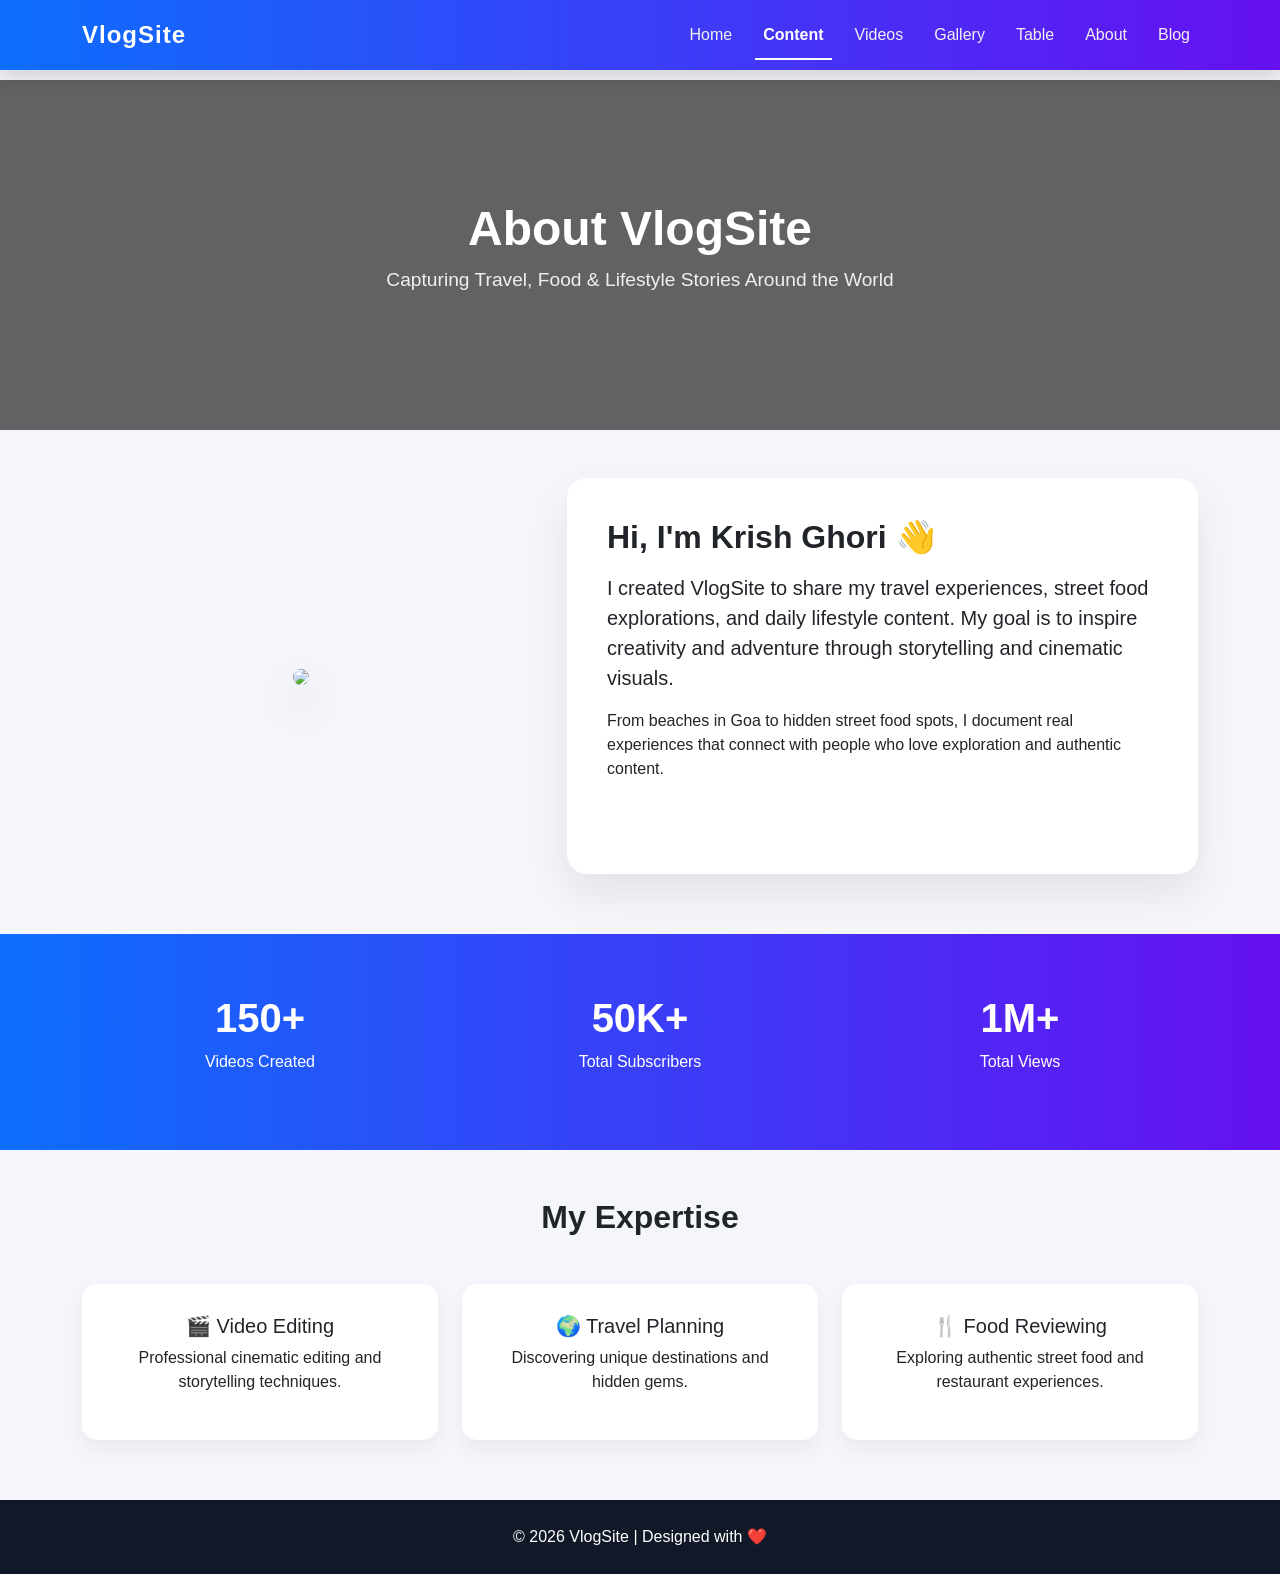
==== about.html @ ceae1a6d "Add style in navbar" ====
<!DOCTYPE html>
<html>
<head>
    <title>About - VlogSite</title>
    <link href="https://cdn.jsdelivr.net/npm/bootstrap@5.3.3/dist/css/bootstrap.min.css" rel="stylesheet">

    <style>
        /* PREMIUM NAVBAR */
.navbar {
    background: linear-gradient(90deg, #0d6efd, #6610f2);
    backdrop-filter: blur(10px);
    box-shadow: 0 8px 20px rgba(0,0,0,0.15);
    padding: 12px 0;
    transition: all 0.3s ease;
}

/* Brand Styling */
.navbar-brand {
    font-size: 1.5rem;
    letter-spacing: 1px;
    color: #fff !important;
    transition: 0.3s;
}

.navbar-brand:hover {
    transform: scale(1.05);
}

/* Nav Links */
.navbar-nav .nav-link {
    color: #f1f1f1 !important;
    font-weight: 500;
    margin-left: 15px;
    position: relative;
    transition: 0.3s;
}

/* Hover Animation Underline */
.navbar-nav .nav-link::after {
    content: "";
    position: absolute;
    width: 0%;
    height: 2px;
    left: 0;
    bottom: -5px;
    background: white;
    transition: 0.3s;
}

.navbar-nav .nav-link:hover::after {
    width: 100%;
}

/* Hover Effect */
.navbar-nav .nav-link:hover {
    color: #ffffff !important;
    transform: translateY(-2px);
}

/* Active Link Highlight */
.navbar-nav .nav-link.active {
    color: #fff !important;
    font-weight: 600;
}

.navbar-nav .nav-link.active::after {
    width: 100%;
}
        body{
            padding-top:80px;
            background:#f4f6fb;
            font-family: 'Segoe UI', sans-serif;
        }

        /* HERO SECTION */
        .hero{
            background: linear-gradient(rgba(0,0,0,0.6), rgba(0,0,0,0.6)),
                        url('https://images.unsplash.com/photo-1507525428034-b723cf961d3e');
            background-size: cover;
            background-position: center;
            color:white;
            padding:120px 0;
            text-align:center;
        }

        .hero h1{
            font-size:3rem;
            font-weight:700;
        }

        .hero p{
            font-size:1.2rem;
            opacity:0.9;
        }

        /* PROFILE SECTION */
        .profile-img{
            width:250px;
            border-radius:20px;
            box-shadow:0 20px 40px rgba(0,0,0,0.2);
            transition:0.4s;
        }

        .profile-img:hover{
            transform:scale(1.05);
        }

        .about-card{
            background:white;
            padding:40px;
            border-radius:20px;
            box-shadow:0 20px 40px rgba(0,0,0,0.08);
        }

        /* STATS SECTION */
        .stats{
            background: linear-gradient(90deg,#0d6efd,#6610f2);
            color:white;
            padding:60px 0;
            margin-top:60px;
        }

        .stat-box{
            text-align:center;
        }

        .stat-box h2{
            font-size:2.5rem;
            font-weight:bold;
        }

        /* SKILLS */
        .skill-card{
            background:white;
            padding:30px;
            border-radius:15px;
            transition:0.3s;
            box-shadow:0 10px 20px rgba(0,0,0,0.05);
        }

        .skill-card:hover{
            transform:translateY(-10px);
            box-shadow:0 20px 30px rgba(0,0,0,0.15);
        }

        footer{
            background:#111827;
            color:white;
            padding:25px 0;
            text-align:center;
            margin-top:60px;
        }

        .social a{
            text-decoration:none;
            margin:0 10px;
            color:white;
            font-size:1.2rem;
        }
    </style>
</head>
<body>


<!-- Navbar -->
<nav class="navbar navbar-expand-lg navbar-dark bg-dark fixed-top">
  <div class="container">
    <a class="navbar-brand fw-bold" href="#">VlogSite</a>
    <button class="navbar-toggler" data-bs-toggle="collapse" data-bs-target="#navMenu">
      <span class="navbar-toggler-icon"></span>
    </button>
    <div class="collapse navbar-collapse" id="navMenu">
      <ul class="navbar-nav ms-auto">
        <li class="nav-item"><a class="nav-link" href="v1.html">Home</a></li>
        <li class="nav-item"><a class="nav-link active" href="content.html">Content</a></li>
        <li class="nav-item"><a class="nav-link" href="videos.html">Videos</a></li>
        <li class="nav-item"><a class="nav-link" href="gallery.html">Gallery</a></li>
        <li class="nav-item"><a class="nav-link" href="table.html">Table</a></li>
        <li class="nav-item"><a class="nav-link" href="about.html">About</a></li>
        <li class="nav-item"><a class="nav-link" href="blog.html">Blog</a></li>
      </ul>
    </div>
  </div>
</nav>

<!-- HERO -->
<section class="hero">
    <div class="container">
        <h1>About VlogSite</h1>
        <p>Capturing Travel, Food & Lifestyle Stories Around the World</p>
    </div>
</section>

<!-- PROFILE SECTION -->
<section class="container my-5">
    <div class="row align-items-center g-5">
        <div class="col-md-5 text-center">
            <img src="https://via.placeholder.com/300x350" class="profile-img">
        </div>
        <div class="col-md-7">
            <div class="about-card">
                <h2 class="fw-bold mb-3">Hi, I'm Krish Ghori 👋</h2>
                <p class="lead">
                    I created VlogSite to share my travel experiences, street food explorations,
                    and daily lifestyle content. My goal is to inspire creativity and adventure
                    through storytelling and cinematic visuals.
                </p>
                <p>
                    From beaches in Goa to hidden street food spots, I document real experiences
                    that connect with people who love exploration and authentic content.
                </p>

                <div class="social mt-4">
                    <a href="#">YouTube</a>
                    <a href="#">Instagram</a>
                    <a href="#">Twitter</a>
                </div>
            </div>
        </div>
    </div>
</section>

<!-- STATS SECTION -->
<section class="stats">
    <div class="container">
        <div class="row">
            <div class="col-md-4 stat-box">
                <h2>150+</h2>
                <p>Videos Created</p>
            </div>
            <div class="col-md-4 stat-box">
                <h2>50K+</h2>
                <p>Total Subscribers</p>
            </div>
            <div class="col-md-4 stat-box">
                <h2>1M+</h2>
                <p>Total Views</p>
            </div>
        </div>
    </div>
</section>

<!-- SKILLS -->
<section class="container my-5">
    <h2 class="text-center mb-5 fw-bold">My Expertise</h2>
    <div class="row g-4">
        <div class="col-md-4">
            <div class="skill-card text-center">
                <h5>🎬 Video Editing</h5>
                <p>Professional cinematic editing and storytelling techniques.</p>
            </div>
        </div>
        <div class="col-md-4">
            <div class="skill-card text-center">
                <h5>🌍 Travel Planning</h5>
                <p>Discovering unique destinations and hidden gems.</p>
            </div>
        </div>
        <div class="col-md-4">
            <div class="skill-card text-center">
                <h5>🍴 Food Reviewing</h5>
                <p>Exploring authentic street food and restaurant experiences.</p>
            </div>
        </div>
    </div>
</section>

<footer>
    © 2026 VlogSite | Designed with ❤️
</footer>

</body>
</html>
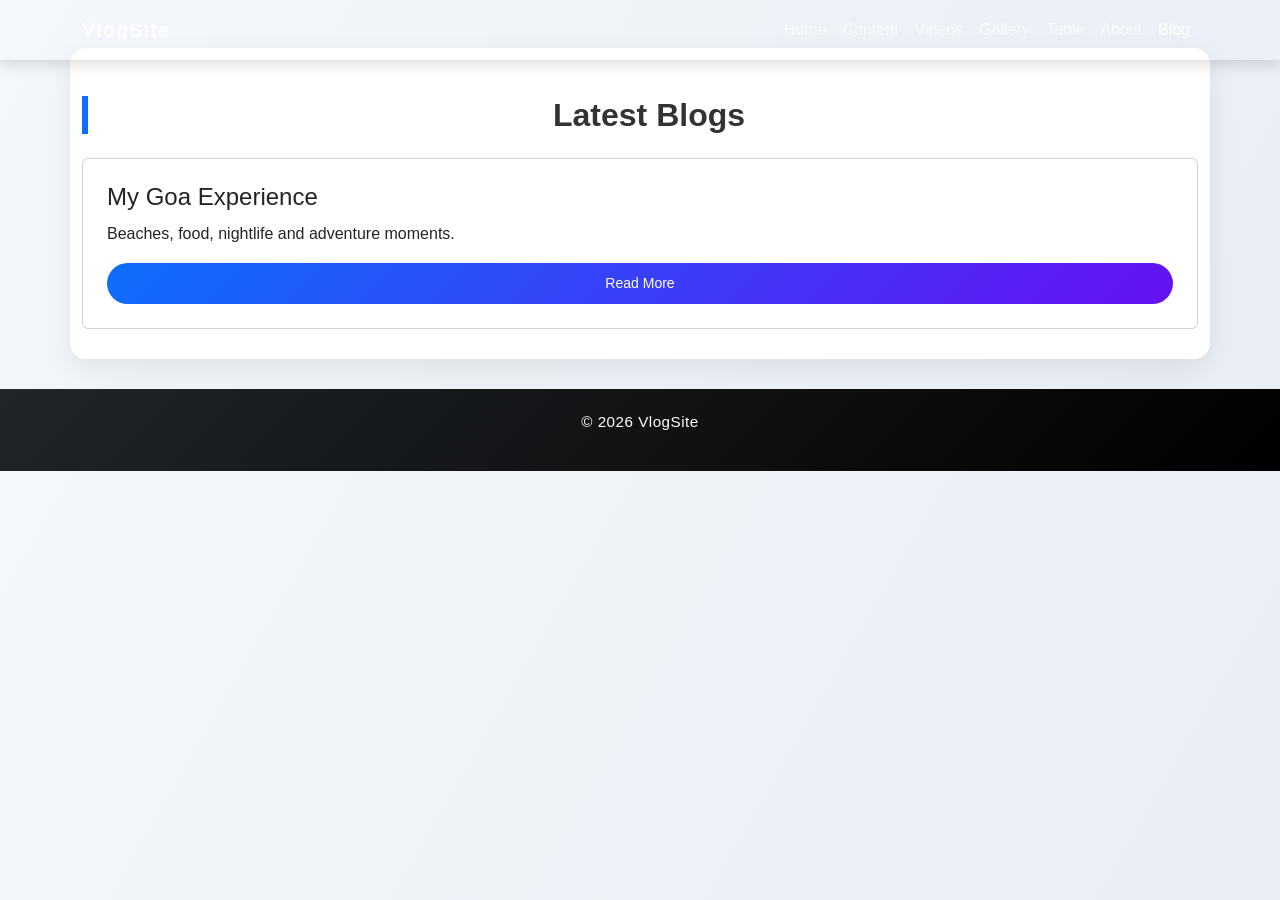
==== commit ae2c7ecc: "change page" ====
--- a/about.html
+++ b/about.html
@@ -1,272 +1,43 @@
 <!DOCTYPE html>
 <html>
 <head>
-    <title>About - VlogSite</title>
-    <link href="https://cdn.jsdelivr.net/npm/bootstrap@5.3.3/dist/css/bootstrap.min.css" rel="stylesheet">
-
-    <style>
-        /* PREMIUM NAVBAR */
-.navbar {
-    background: linear-gradient(90deg, #0d6efd, #6610f2);
-    backdrop-filter: blur(10px);
-    box-shadow: 0 8px 20px rgba(0,0,0,0.15);
-    padding: 12px 0;
-    transition: all 0.3s ease;
-}
-
-/* Brand Styling */
-.navbar-brand {
-    font-size: 1.5rem;
-    letter-spacing: 1px;
-    color: #fff !important;
-    transition: 0.3s;
-}
-
-.navbar-brand:hover {
-    transform: scale(1.05);
-}
-
-/* Nav Links */
-.navbar-nav .nav-link {
-    color: #f1f1f1 !important;
-    font-weight: 500;
-    margin-left: 15px;
-    position: relative;
-    transition: 0.3s;
-}
-
-/* Hover Animation Underline */
-.navbar-nav .nav-link::after {
-    content: "";
-    position: absolute;
-    width: 0%;
-    height: 2px;
-    left: 0;
-    bottom: -5px;
-    background: white;
-    transition: 0.3s;
-}
-
-.navbar-nav .nav-link:hover::after {
-    width: 100%;
-}
-
-/* Hover Effect */
-.navbar-nav .nav-link:hover {
-    color: #ffffff !important;
-    transform: translateY(-2px);
-}
-
-/* Active Link Highlight */
-.navbar-nav .nav-link.active {
-    color: #fff !important;
-    font-weight: 600;
-}
-
-.navbar-nav .nav-link.active::after {
-    width: 100%;
-}
-        body{
-            padding-top:80px;
-            background:#f4f6fb;
-            font-family: 'Segoe UI', sans-serif;
-        }
-
-        /* HERO SECTION */
-        .hero{
-            background: linear-gradient(rgba(0,0,0,0.6), rgba(0,0,0,0.6)),
-                        url('https://images.unsplash.com/photo-1507525428034-b723cf961d3e');
-            background-size: cover;
-            background-position: center;
-            color:white;
-            padding:120px 0;
-            text-align:center;
-        }
-
-        .hero h1{
-            font-size:3rem;
-            font-weight:700;
-        }
-
-        .hero p{
-            font-size:1.2rem;
-            opacity:0.9;
-        }
-
-        /* PROFILE SECTION */
-        .profile-img{
-            width:250px;
-            border-radius:20px;
-            box-shadow:0 20px 40px rgba(0,0,0,0.2);
-            transition:0.4s;
-        }
-
-        .profile-img:hover{
-            transform:scale(1.05);
-        }
-
-        .about-card{
-            background:white;
-            padding:40px;
-            border-radius:20px;
-            box-shadow:0 20px 40px rgba(0,0,0,0.08);
-        }
-
-        /* STATS SECTION */
-        .stats{
-            background: linear-gradient(90deg,#0d6efd,#6610f2);
-            color:white;
-            padding:60px 0;
-            margin-top:60px;
-        }
-
-        .stat-box{
-            text-align:center;
-        }
-
-        .stat-box h2{
-            font-size:2.5rem;
-            font-weight:bold;
-        }
-
-        /* SKILLS */
-        .skill-card{
-            background:white;
-            padding:30px;
-            border-radius:15px;
-            transition:0.3s;
-            box-shadow:0 10px 20px rgba(0,0,0,0.05);
-        }
-
-        .skill-card:hover{
-            transform:translateY(-10px);
-            box-shadow:0 20px 30px rgba(0,0,0,0.15);
-        }
-
-        footer{
-            background:#111827;
-            color:white;
-            padding:25px 0;
-            text-align:center;
-            margin-top:60px;
-        }
-
-        .social a{
-            text-decoration:none;
-            margin:0 10px;
-            color:white;
-            font-size:1.2rem;
-        }
-    </style>
+<title>VlogSite | Blog</title>
+<link href="https://cdn.jsdelivr.net/npm/bootstrap@5.3.3/dist/css/bootstrap.min.css" rel="stylesheet">
+<link rel="stylesheet" href="style.css">
 </head>
 <body>
 
-
-<!-- Navbar -->
-<nav class="navbar navbar-expand-lg navbar-dark bg-dark fixed-top">
-  <div class="container">
-    <a class="navbar-brand fw-bold" href="#">VlogSite</a>
-    <button class="navbar-toggler" data-bs-toggle="collapse" data-bs-target="#navMenu">
-      <span class="navbar-toggler-icon"></span>
-    </button>
-    <div class="collapse navbar-collapse" id="navMenu">
-      <ul class="navbar-nav ms-auto">
-        <li class="nav-item"><a class="nav-link" href="v1.html">Home</a></li>
-        <li class="nav-item"><a class="nav-link active" href="content.html">Content</a></li>
-        <li class="nav-item"><a class="nav-link" href="videos.html">Videos</a></li>
-        <li class="nav-item"><a class="nav-link" href="gallery.html">Gallery</a></li>
-        <li class="nav-item"><a class="nav-link" href="table.html">Table</a></li>
-        <li class="nav-item"><a class="nav-link" href="about.html">About</a></li>
-        <li class="nav-item"><a class="nav-link" href="blog.html">Blog</a></li>
-      </ul>
-    </div>
-  </div>
+<nav class="navbar navbar-expand-lg navbar-dark fixed-top">
+<div class="container">
+<a class="navbar-brand fw-bold" href="index.html">VlogSite</a>
+<button class="navbar-toggler" data-bs-toggle="collapse" data-bs-target="#menu">
+<span class="navbar-toggler-icon"></span>
+</button>
+<div class="collapse navbar-collapse" id="menu">
+<ul class="navbar-nav ms-auto">
+<li class="nav-item"><a class="nav-link" href="index.html">Home</a></li>
+<li class="nav-item"><a class="nav-link" href="content.html">Content</a></li>
+<li class="nav-item"><a class="nav-link" href="videos.html">Videos</a></li>
+<li class="nav-item"><a class="nav-link" href="gallery.html">Gallery</a></li>
+<li class="nav-item"><a class="nav-link" href="table.html">Table</a></li>
+<li class="nav-item"><a class="nav-link" href="about.html">About</a></li>
+<li class="nav-item"><a class="nav-link active" href="blog.html">Blog</a></li>
+</ul>
+</div>
+</div>
 </nav>
 
-<!-- HERO -->
-<section class="hero">
-    <div class="container">
-        <h1>About VlogSite</h1>
-        <p>Capturing Travel, Food & Lifestyle Stories Around the World</p>
-    </div>
-</section>
-
-<!-- PROFILE SECTION -->
-<section class="container my-5">
-    <div class="row align-items-center g-5">
-        <div class="col-md-5 text-center">
-            <img src="https://via.placeholder.com/300x350" class="profile-img">
-        </div>
-        <div class="col-md-7">
-            <div class="about-card">
-                <h2 class="fw-bold mb-3">Hi, I'm Krish Ghori 👋</h2>
-                <p class="lead">
-                    I created VlogSite to share my travel experiences, street food explorations,
-                    and daily lifestyle content. My goal is to inspire creativity and adventure
-                    through storytelling and cinematic visuals.
-                </p>
-                <p>
-                    From beaches in Goa to hidden street food spots, I document real experiences
-                    that connect with people who love exploration and authentic content.
-                </p>
-
-                <div class="social mt-4">
-                    <a href="#">YouTube</a>
-                    <a href="#">Instagram</a>
-                    <a href="#">Twitter</a>
-                </div>
-            </div>
-        </div>
-    </div>
-</section>
-
-<!-- STATS SECTION -->
-<section class="stats">
-    <div class="container">
-        <div class="row">
-            <div class="col-md-4 stat-box">
-                <h2>150+</h2>
-                <p>Videos Created</p>
-            </div>
-            <div class="col-md-4 stat-box">
-                <h2>50K+</h2>
-                <p>Total Subscribers</p>
-            </div>
-            <div class="col-md-4 stat-box">
-                <h2>1M+</h2>
-                <p>Total Views</p>
-            </div>
-        </div>
-    </div>
-</section>
-
-<!-- SKILLS -->
-<section class="container my-5">
-    <h2 class="text-center mb-5 fw-bold">My Expertise</h2>
-    <div class="row g-4">
-        <div class="col-md-4">
-            <div class="skill-card text-center">
-                <h5>🎬 Video Editing</h5>
-                <p>Professional cinematic editing and storytelling techniques.</p>
-            </div>
-        </div>
-        <div class="col-md-4">
-            <div class="skill-card text-center">
-                <h5>🌍 Travel Planning</h5>
-                <p>Discovering unique destinations and hidden gems.</p>
-            </div>
-        </div>
-        <div class="col-md-4">
-            <div class="skill-card text-center">
-                <h5>🍴 Food Reviewing</h5>
-                <p>Exploring authentic street food and restaurant experiences.</p>
-            </div>
-        </div>
-    </div>
+<section class="container mt-5 pt-5">
+<h2 class="text-center mb-4">Latest Blogs</h2>
+<div class="card p-4">
+<h4>My Goa Experience</h4>
+<p>Beaches, food, nightlife and adventure moments.</p>
+<a href="#" class="btn btn-primary btn-sm">Read More</a>
+</div>
 </section>
 
 <footer>
-    © 2026 VlogSite | Designed with ❤️
+<p>© 2026 VlogSite</p>
 </footer>
 
 </body>
--- a/style.css
+++ b/style.css
@@ -0,0 +1,251 @@
+/* ===== Global Reset ===== */
+* {
+    margin: 0;
+    padding: 0;
+    box-sizing: border-box;
+}
+
+body {
+    font-family: 'Segoe UI', Tahoma, Geneva, Verdana, sans-serif;
+    background: linear-gradient(120deg, #f4f7fb, #e9eef5);
+    color: #333;
+    line-height: 1.7;
+}
+
+/* ===== Navbar ===== */
+.navbar {
+    box-shadow: 0 4px 15px rgba(0,0,0,0.15);
+}
+
+.navbar-brand {
+    font-weight: 700;
+    letter-spacing: 1px;
+}
+
+/* ===== Sections ===== */
+section {
+    background: #ffffff;
+    border-radius: 16px;
+    padding: 30px;
+    margin: 30px auto;
+    max-width: 1100px;
+    box-shadow: 0 10px 30px rgba(0,0,0,0.08);
+}
+
+/* ===== Headings ===== */
+h2, h3 {
+    font-weight: 700;
+}
+
+h2 {
+    border-left: 6px solid #0d6efd;
+    padding-left: 12px;
+    margin-bottom: 25px;
+}
+
+/* ===== Articles (Cards) ===== */
+article {
+    background: #f9fafc;
+    padding: 20px;
+    border-radius: 14px;
+    margin-bottom: 20px;
+    transition: all 0.3s ease;
+    border-left: 5px solid #0d6efd;
+}
+
+article:hover {
+    transform: translateY(-5px);
+    box-shadow: 0 12px 25px rgba(0,0,0,0.1);
+}
+
+/* ===== Lists ===== */
+ol li {
+    padding: 6px 0;
+    font-weight: 500;
+}
+
+/* ===== Highlight Box ===== */
+.bg-primary {
+    border-radius: 12px;
+    font-size: 1.1rem;
+    text-align: center;
+    box-shadow: 0 5px 15px rgba(13,110,253,0.4);
+}
+
+/* ===== Forms ===== */
+fieldset {
+    border: none;
+    padding: 25px;
+    border-radius: 14px;
+    background: #f4f7fb;
+}
+
+legend {
+    font-weight: 700;
+    padding: 0 10px;
+    color: #0d6efd;
+}
+
+input, textarea, select {
+    border-radius: 8px !important;
+    border: 1px solid #ccc !important;
+}
+
+input:focus, textarea:focus {
+    outline: none;
+    border-color: #0d6efd !important;
+    box-shadow: 0 0 5px rgba(13,110,253,0.4);
+}
+
+/* ===== Buttons ===== */
+input[type="submit"],
+input[type="reset"],
+input[type="button"],
+.btn {
+    background: linear-gradient(135deg, #0d6efd, #6610f2);
+    border: none;
+    color: white;
+    border-radius: 30px;
+    padding: 10px 22px;
+    transition: 0.3s;
+}
+
+input[type="submit"]:hover,
+input[type="reset"]:hover,
+input[type="button"]:hover,
+.btn:hover {
+    transform: scale(1.05);
+    box-shadow: 0 8px 20px rgba(0,0,0,0.2);
+}
+
+/* ===== Table ===== */
+table {
+    border-radius: 12px;
+    overflow: hidden;
+    box-shadow: 0 10px 25px rgba(0,0,0,0.1);
+}
+
+th {
+    background: linear-gradient(135deg, #0d6efd, #6610f2);
+    color: #fff;
+    font-weight: 600;
+}
+
+tr:hover td {
+    background: #eef3ff;
+}
+
+/* ===== Gallery ===== */
+figure img, .embed {
+    transition: 0.3s;
+}
+
+figure img:hover, .embed:hover {
+    transform: scale(1.05);
+    box-shadow: 0 12px 25px rgba(0,0,0,0.2);
+}
+
+/* ===== Carousel ===== */
+.carousel img {
+    border-radius: 16px;
+}
+
+/* ===== Typewriter ===== */
+.typewriter {
+    font-weight: bold;
+    color: #6610f2;
+}
+
+/* ===== Footer ===== */
+footer {
+    background: linear-gradient(135deg, #212529, #000);
+    color: #fff;
+    padding: 20px;
+    text-align: center;
+    font-size: 0.95rem;
+    letter-spacing: 0.5px;
+}
+
+/* ===== Dialog ===== */
+dialog {
+    border-radius: 14px;
+    box-shadow: 0 10px 30px rgba(0,0,0,0.2);
+    animation: fadeIn 0.5s ease;
+}
+
+@keyframes fadeIn {
+    from { opacity: 0; transform: scale(0.9); }
+    to { opacity: 1; transform: scale(1); }
+}
+
+/* HERO */
+.hero-section {
+  height: 90vh;
+  background: linear-gradient(rgba(0,0,0,0.6), rgba(0,0,0,0.6)),
+              url('1img.jpg') center/cover no-repeat;
+  color: white;
+  display: flex;
+  align-items: center;
+}
+
+/* SECTION TITLE */
+.section-title {
+  font-weight: 700;
+  margin-bottom: 40px;
+  border-left: 6px solid #0d6efd;
+  padding-left: 12px;
+}
+
+/* VLOG CARD */
+.vlog-card {
+  background: #ffffff;
+  border-radius: 18px;
+  padding: 30px;
+  text-align: center;
+  box-shadow: 0 10px 30px rgba(0,0,0,0.1);
+  transition: 0.3s;
+}
+
+.vlog-card:hover {
+  transform: translateY(-8px);
+}
+
+.vlog-card .icon {
+  font-size: 40px;
+  color: #0d6efd;
+  margin-bottom: 15px;
+}
+
+/* SUBSCRIBE */
+.subscribe-section {
+  background: linear-gradient(135deg, #0d6efd, #6610f2);
+  color: white;
+  padding: 60px 20px;
+}
+
+.subscribe-form {
+  max-width: 400px;
+  margin: auto;
+}
+
+.subscribe-form input {
+  width: 100%;
+  padding: 12px;
+  margin-bottom: 15px;
+  border-radius: 10px;
+  border: none;
+}
+
+/* FOOTER */
+.footer {
+  background: #000;
+  color: #fff;
+  text-align: center;
+  padding: 20px;
+}
+
+.footer .social-icons i {
+  font-size: 20px;
+  margin: 0 10px;
+  cursor: pointer;
+}
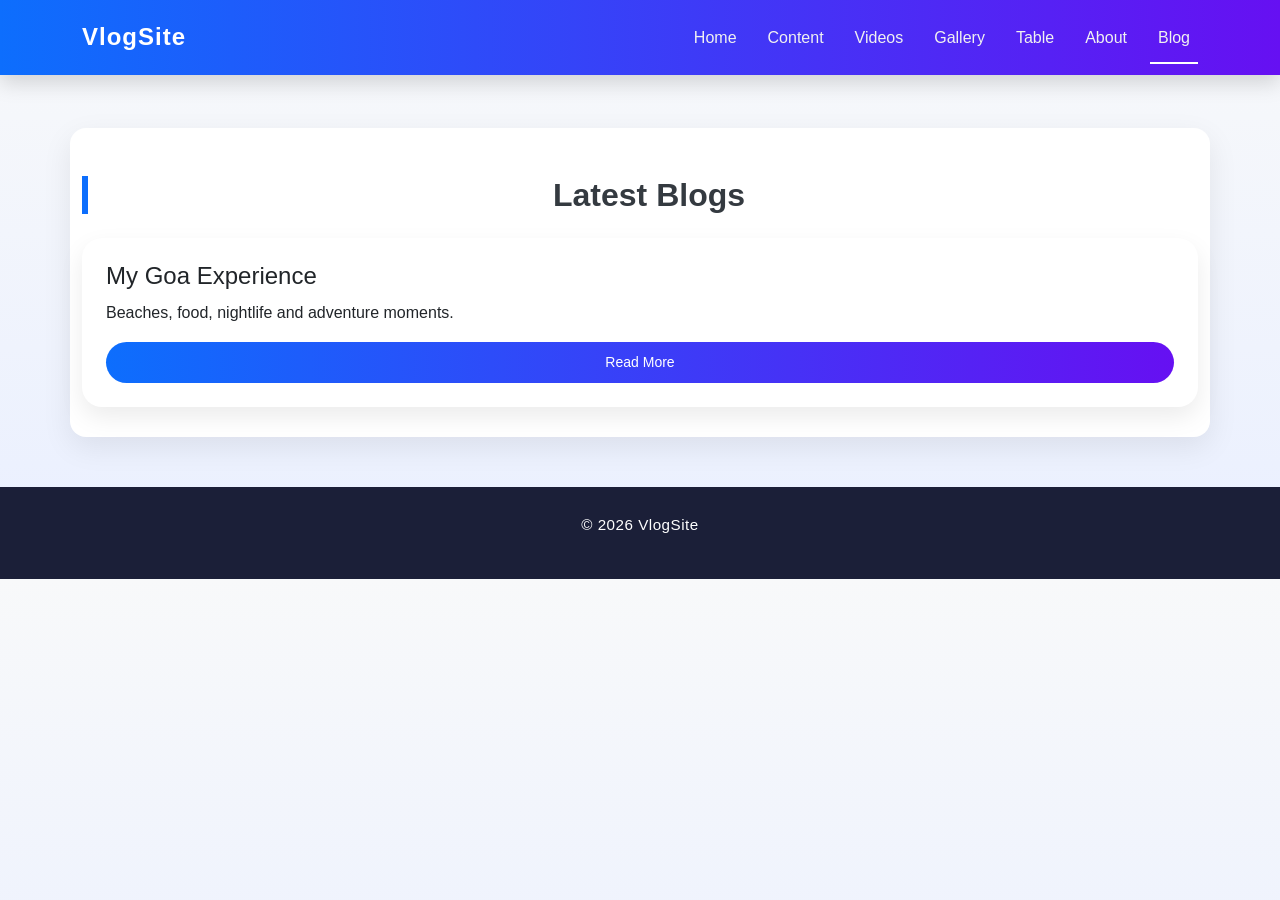
==== commit 1402e9f0: "Improve css" ====
--- a/about.html
+++ b/about.html
@@ -4,6 +4,94 @@
 <title>VlogSite | Blog</title>
 <link href="https://cdn.jsdelivr.net/npm/bootstrap@5.3.3/dist/css/bootstrap.min.css" rel="stylesheet">
 <link rel="stylesheet" href="style.css">
+<style>
+    /* ===== GLOBAL ===== */
+body {
+    padding-top: 80px;
+    font-family: 'Poppins', sans-serif;
+    background: linear-gradient(180deg,#f8f9fa,#e9efff);
+    color: #343a40;
+}
+
+/* ===== PREMIUM NAVBAR ===== */
+.navbar {
+    background: linear-gradient(90deg, #0d6efd, #6610f2);
+    backdrop-filter: blur(10px);
+    box-shadow: 0 8px 20px rgba(0,0,0,0.15);
+    padding: 12px 0;
+}
+
+.navbar-brand {
+    font-size: 1.5rem;
+    color: #fff !important;
+}
+
+.navbar-nav .nav-link {
+    color: #f1f1f1 !important;
+    margin-left: 15px;
+    position: relative;
+}
+
+.navbar-nav .nav-link::after {
+    content: "";
+    position: absolute;
+    width: 0%;
+    height: 2px;
+    left: 0;
+    bottom: -5px;
+    background: white;
+    transition: 0.3s;
+}
+
+.navbar-nav .nav-link:hover::after,
+.navbar-nav .nav-link.active::after {
+    width: 100%;
+}
+
+/* ===== BUTTON STYLE ===== */
+.btn-primary {
+    background: linear-gradient(90deg,#0d6efd,#6610f2);
+    border: none;
+    border-radius: 50px;
+}
+
+.btn-primary:hover {
+    transform: scale(1.05);
+}
+
+/* ===== CARDS ===== */
+.card {
+    border-radius: 20px;
+    border: none;
+    box-shadow: 0 10px 25px rgba(0,0,0,0.08);
+    transition: 0.3s;
+}
+
+.card:hover {
+    transform: translateY(-8px);
+}
+
+/* ===== FOOTER ===== */
+footer {
+    background: #1b1f38;
+    color: white;
+    text-align: center;
+    padding: 25px 0;
+    margin-top: 50px;
+}
+
+footer i {
+    font-size: 22px;
+    margin: 0 10px;
+    cursor: pointer;
+    transition: 0.3s;
+}
+
+footer i:hover {
+    color: #ff416c;
+    transform: scale(1.2);
+}
+</style>
 </head>
 <body>
 
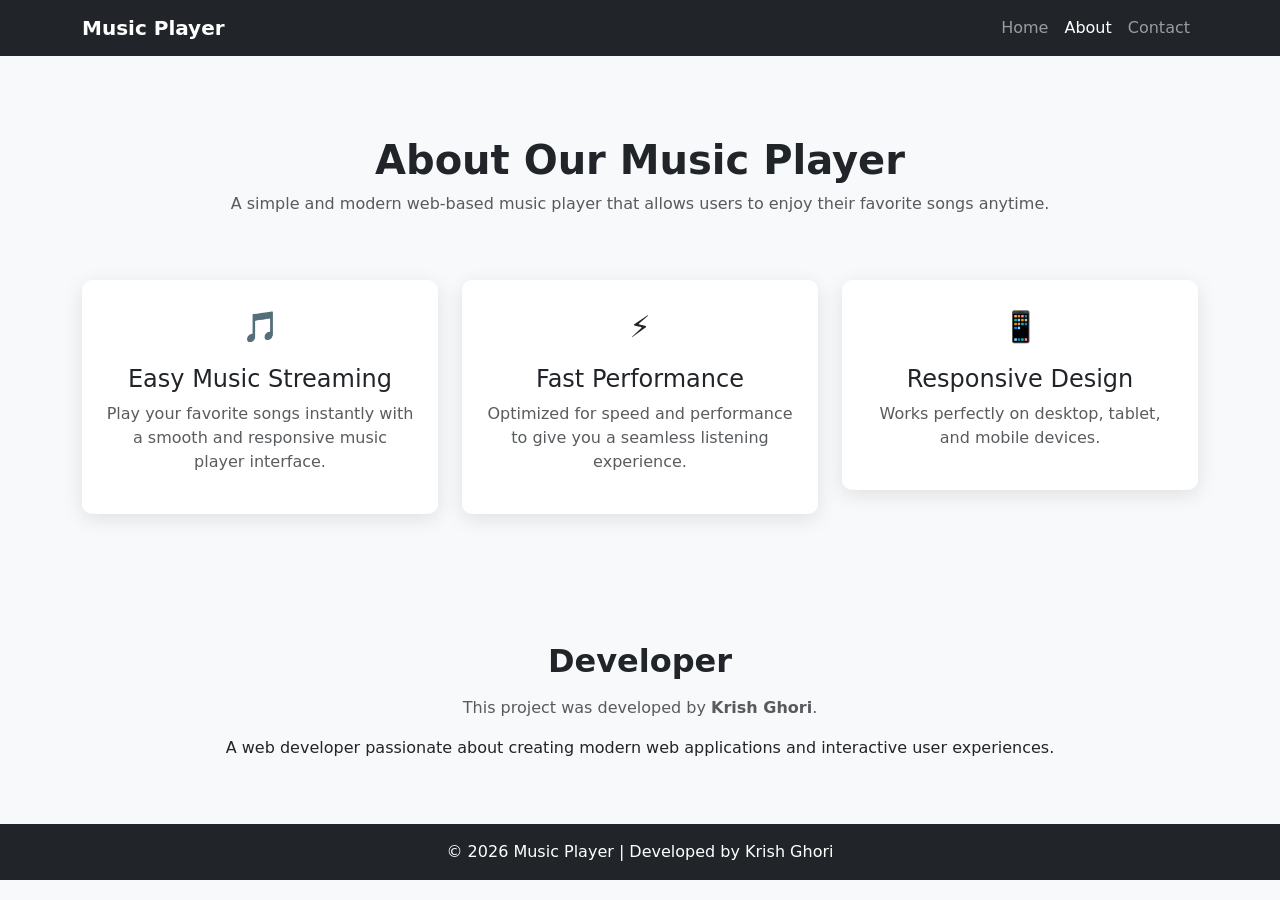
==== commit 9aec0ca9: "Add code" ====
--- a/about.html
+++ b/about.html
@@ -1,132 +1,164 @@
 <!DOCTYPE html>
-<html>
+<html lang="en">
 <head>
-<title>VlogSite | Blog</title>
+<meta charset="UTF-8">
+<meta name="viewport" content="width=device-width, initial-scale=1.0">
+
+<title>About - Music Player</title>
+
+<!-- Bootstrap CSS -->
 <link href="https://cdn.jsdelivr.net/npm/bootstrap@5.3.3/dist/css/bootstrap.min.css" rel="stylesheet">
-<link rel="stylesheet" href="style.css">
+
 <style>
-    /* ===== GLOBAL ===== */
-body {
-    padding-top: 80px;
-    font-family: 'Poppins', sans-serif;
-    background: linear-gradient(180deg,#f8f9fa,#e9efff);
-    color: #343a40;
+body{
+    background-color:#f8f9fa;
 }
 
-/* ===== PREMIUM NAVBAR ===== */
-.navbar {
-    background: linear-gradient(90deg, #0d6efd, #6610f2);
-    backdrop-filter: blur(10px);
-    box-shadow: 0 8px 20px rgba(0,0,0,0.15);
-    padding: 12px 0;
+.about-section{
+    padding:80px 0;
 }
 
-.navbar-brand {
-    font-size: 1.5rem;
-    color: #fff !important;
+.about-card{
+    border:none;
+    border-radius:10px;
+    box-shadow:0 5px 20px rgba(0,0,0,0.1);
 }
 
-.navbar-nav .nav-link {
-    color: #f1f1f1 !important;
-    margin-left: 15px;
-    position: relative;
-}
-
-.navbar-nav .nav-link::after {
-    content: "";
-    position: absolute;
-    width: 0%;
-    height: 2px;
-    left: 0;
-    bottom: -5px;
-    background: white;
-    transition: 0.3s;
-}
-
-.navbar-nav .nav-link:hover::after,
-.navbar-nav .nav-link.active::after {
-    width: 100%;
-}
-
-/* ===== BUTTON STYLE ===== */
-.btn-primary {
-    background: linear-gradient(90deg,#0d6efd,#6610f2);
-    border: none;
-    border-radius: 50px;
-}
-
-.btn-primary:hover {
-    transform: scale(1.05);
-}
-
-/* ===== CARDS ===== */
-.card {
-    border-radius: 20px;
-    border: none;
-    box-shadow: 0 10px 25px rgba(0,0,0,0.08);
-    transition: 0.3s;
-}
-
-.card:hover {
-    transform: translateY(-8px);
-}
-
-/* ===== FOOTER ===== */
-footer {
-    background: #1b1f38;
-    color: white;
-    text-align: center;
-    padding: 25px 0;
-    margin-top: 50px;
-}
-
-footer i {
-    font-size: 22px;
-    margin: 0 10px;
-    cursor: pointer;
-    transition: 0.3s;
-}
-
-footer i:hover {
-    color: #ff416c;
-    transform: scale(1.2);
+.feature-icon{
+    font-size:30px;
 }
 </style>
+
 </head>
+
 <body>
 
-<nav class="navbar navbar-expand-lg navbar-dark fixed-top">
+<!-- Navbar -->
+<nav class="navbar navbar-expand-lg navbar-dark bg-dark">
 <div class="container">
-<a class="navbar-brand fw-bold" href="index.html">VlogSite</a>
-<button class="navbar-toggler" data-bs-toggle="collapse" data-bs-target="#menu">
+
+<a class="navbar-brand fw-bold" href="#">Music Player</a>
+
+<button class="navbar-toggler" data-bs-toggle="collapse" data-bs-target="#navMenu">
 <span class="navbar-toggler-icon"></span>
 </button>
-<div class="collapse navbar-collapse" id="menu">
+
+<div class="collapse navbar-collapse" id="navMenu">
 <ul class="navbar-nav ms-auto">
-<li class="nav-item"><a class="nav-link" href="index.html">Home</a></li>
-<li class="nav-item"><a class="nav-link" href="content.html">Content</a></li>
-<li class="nav-item"><a class="nav-link" href="videos.html">Videos</a></li>
-<li class="nav-item"><a class="nav-link" href="gallery.html">Gallery</a></li>
-<li class="nav-item"><a class="nav-link" href="table.html">Table</a></li>
-<li class="nav-item"><a class="nav-link" href="about.html">About</a></li>
-<li class="nav-item"><a class="nav-link active" href="blog.html">Blog</a></li>
+
+<li class="nav-item">
+<a class="nav-link" href="v1.html">Home</a>
+</li>
+
+<li class="nav-item">
+<a class="nav-link active" href="about.html">About</a>
+</li>
+
+<li class="nav-item">
+<a class="nav-link" href="contact.html">Contact</a>
+</li>
+
 </ul>
 </div>
+
 </div>
 </nav>
 
-<section class="container mt-5 pt-5">
-<h2 class="text-center mb-4">Latest Blogs</h2>
-<div class="card p-4">
-<h4>My Goa Experience</h4>
-<p>Beaches, food, nightlife and adventure moments.</p>
-<a href="#" class="btn btn-primary btn-sm">Read More</a>
+<!-- About Section -->
+<section class="about-section">
+<div class="container">
+
+<div class="row text-center mb-5">
+<div class="col">
+<h1 class="fw-bold">About Our Music Player</h1>
+<p class="text-muted">
+A simple and modern web-based music player that allows users to enjoy their favorite songs anytime.
+</p>
+</div>
+</div>
+
+<div class="row g-4">
+
+<!-- Feature 1 -->
+<div class="col-md-4">
+<div class="card about-card p-4 text-center">
+
+<div class="feature-icon mb-3">🎵</div>
+
+<h4>Easy Music Streaming</h4>
+
+<p class="text-muted">
+Play your favorite songs instantly with a smooth and responsive music player interface.
+</p>
+
+</div>
+</div>
+
+<!-- Feature 2 -->
+<div class="col-md-4">
+<div class="card about-card p-4 text-center">
+
+<div class="feature-icon mb-3">⚡</div>
+
+<h4>Fast Performance</h4>
+
+<p class="text-muted">
+Optimized for speed and performance to give you a seamless listening experience.
+</p>
+
+</div>
+</div>
+
+<!-- Feature 3 -->
+<div class="col-md-4">
+<div class="card about-card p-4 text-center">
+
+<div class="feature-icon mb-3">📱</div>
+
+<h4>Responsive Design</h4>
+
+<p class="text-muted">
+Works perfectly on desktop, tablet, and mobile devices.
+</p>
+
+</div>
+</div>
+
+</div>
+
 </div>
 </section>
 
-<footer>
-<p>© 2026 VlogSite</p>
+<!-- Developer Section -->
+<section class="py-5 bg-light">
+
+<div class="container text-center">
+
+<h2 class="fw-bold mb-3">Developer</h2>
+
+<p class="text-muted">
+This project was developed by <strong>Krish Ghori</strong>.
+</p>
+
+<p>
+A web developer passionate about creating modern web applications and interactive user experiences.
+</p>
+
+</div>
+
+</section>
+
+<!-- Footer -->
+<footer class="bg-dark text-white text-center p-3">
+
+<p class="mb-0">
+© 2026 Music Player | Developed by Krish Ghori
+</p>
+
 </footer>
+
+<!-- Bootstrap JS -->
+<script src="https://cdn.jsdelivr.net/npm/bootstrap@5.3.3/dist/js/bootstrap.bundle.min.js"></script>
 
 </body>
 </html>
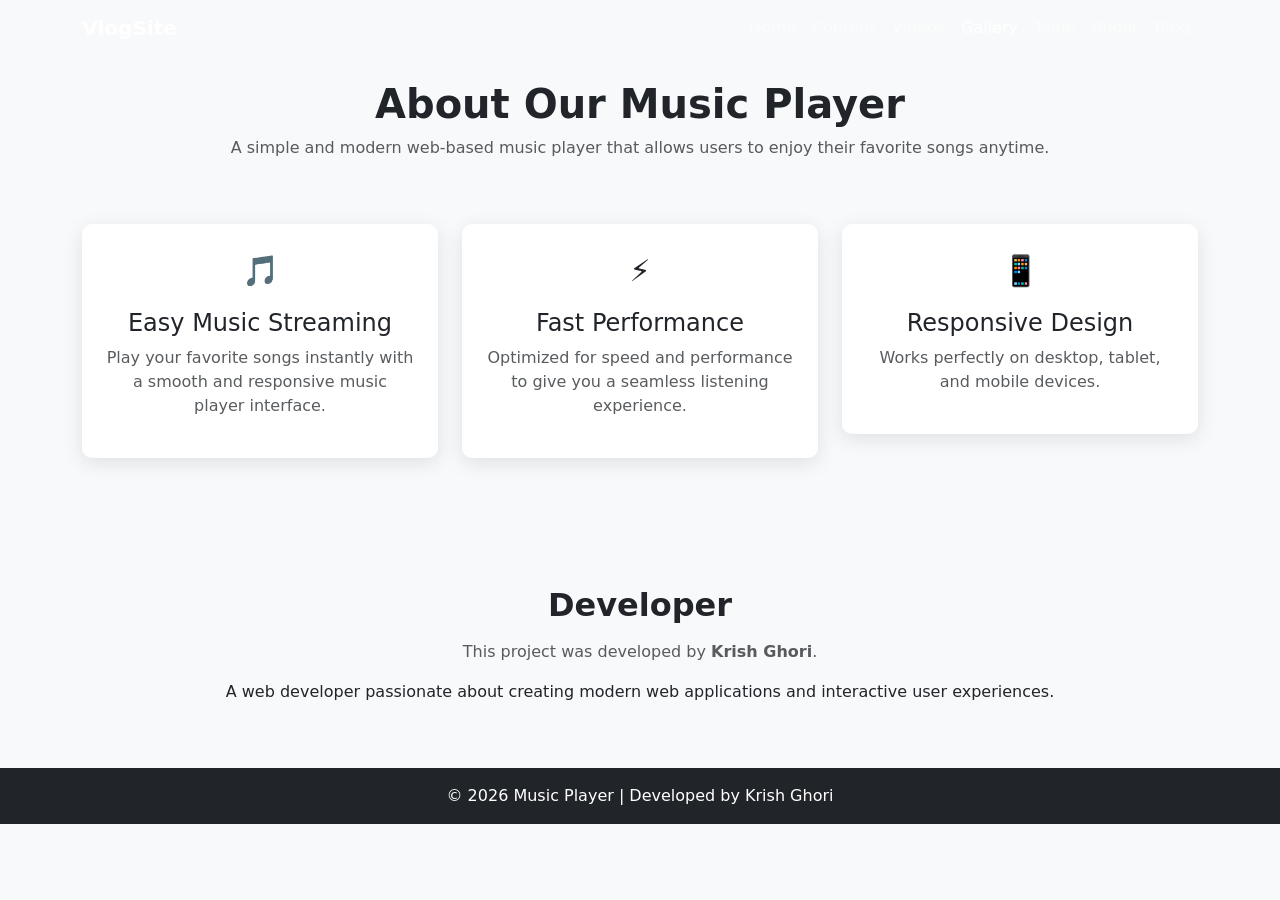
==== commit 7bf8238a: "change navbar" ====
--- a/about.html
+++ b/about.html
@@ -33,34 +33,23 @@
 
 <body>
 
-<!-- Navbar -->
-<nav class="navbar navbar-expand-lg navbar-dark bg-dark">
+<nav class="navbar navbar-expand-lg navbar-dark fixed-top">
 <div class="container">
-
-<a class="navbar-brand fw-bold" href="#">Music Player</a>
-
-<button class="navbar-toggler" data-bs-toggle="collapse" data-bs-target="#navMenu">
+<a class="navbar-brand fw-bold" href="v1.html">VlogSite</a>
+<button class="navbar-toggler" data-bs-toggle="collapse" data-bs-target="#menu">
 <span class="navbar-toggler-icon"></span>
 </button>
-
-<div class="collapse navbar-collapse" id="navMenu">
+<div class="collapse navbar-collapse" id="menu">
 <ul class="navbar-nav ms-auto">
-
-<li class="nav-item">
-<a class="nav-link" href="v1.html">Home</a>
-</li>
-
-<li class="nav-item">
-<a class="nav-link active" href="about.html">About</a>
-</li>
-
-<li class="nav-item">
-<a class="nav-link" href="contact.html">Contact</a>
-</li>
-
+<li class="nav-item"><a class="nav-link" href="v1.html">Home</a></li>
+<li class="nav-item"><a class="nav-link" href="content.html">Content</a></li>
+<li class="nav-item"><a class="nav-link" href="videos.html">Videos</a></li>
+<li class="nav-item"><a class="nav-link active" href="gallery.html">Gallery</a></li>
+<li class="nav-item"><a class="nav-link" href="table.html">Table</a></li>
+<li class="nav-item"><a class="nav-link" href="about.html">About</a></li>
+<li class="nav-item"><a class="nav-link" href="blog.html">Blog</a></li>
 </ul>
 </div>
-
 </div>
 </nav>
 
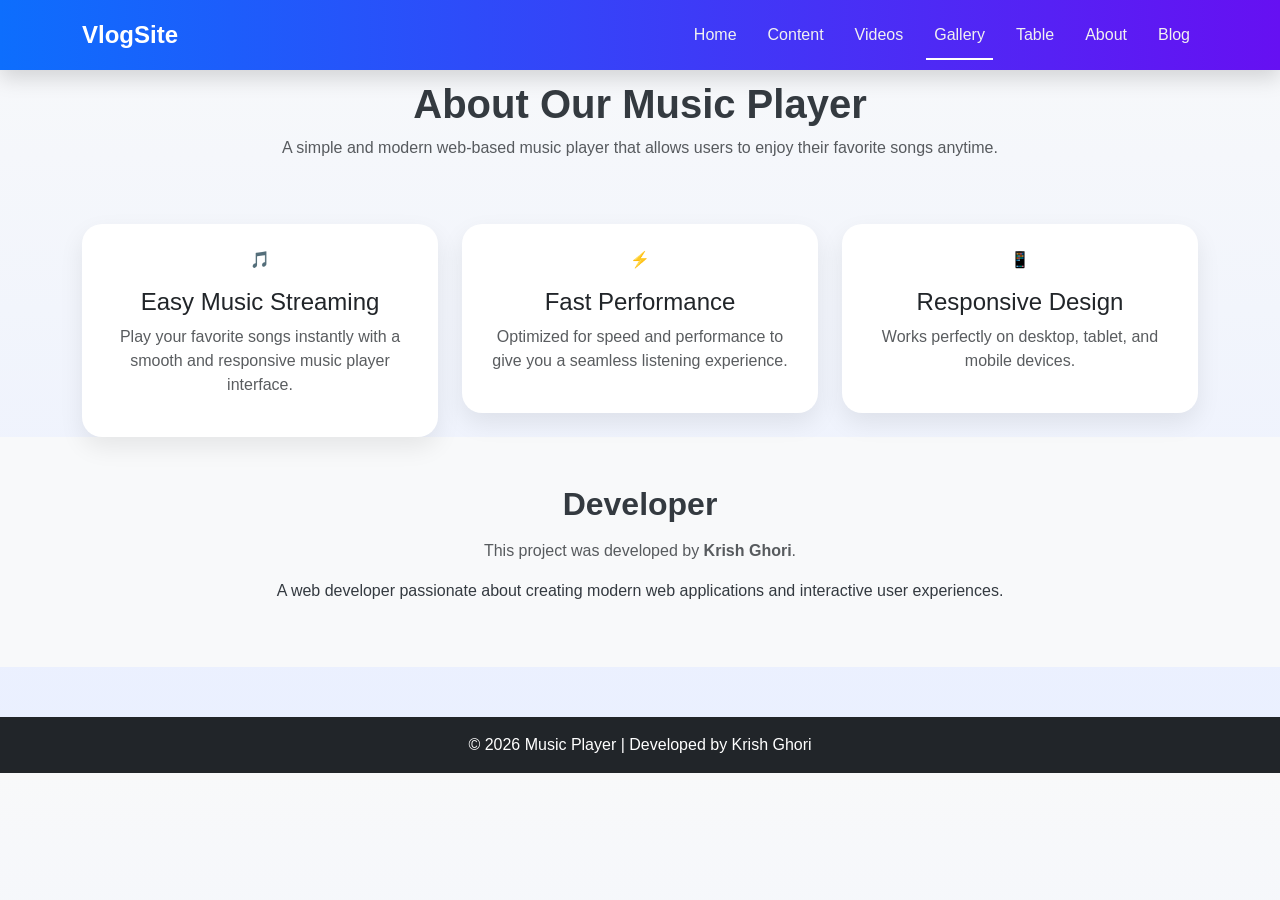
==== commit 253a0947: "change theme" ====
--- a/about.html
+++ b/about.html
@@ -8,24 +8,92 @@
 
 <!-- Bootstrap CSS -->
 <link href="https://cdn.jsdelivr.net/npm/bootstrap@5.3.3/dist/css/bootstrap.min.css" rel="stylesheet">
-
 <style>
-body{
-    background-color:#f8f9fa;
-}
-
-.about-section{
-    padding:80px 0;
-}
-
-.about-card{
-    border:none;
-    border-radius:10px;
-    box-shadow:0 5px 20px rgba(0,0,0,0.1);
-}
-
-.feature-icon{
-    font-size:30px;
+    /* ===== GLOBAL ===== */
+body {
+    padding-top: 80px;
+    font-family: 'Poppins', sans-serif;
+    background: linear-gradient(180deg,#f8f9fa,#e9efff);
+    color: #343a40;
+}
+
+/* ===== PREMIUM NAVBAR ===== */
+.navbar {
+    background: linear-gradient(90deg, #0d6efd, #6610f2);
+    backdrop-filter: blur(10px);
+    box-shadow: 0 8px 20px rgba(0,0,0,0.15);
+    padding: 12px 0;
+}
+
+.navbar-brand {
+    font-size: 1.5rem;
+    color: #fff !important;
+}
+
+.navbar-nav .nav-link {
+    color: #f1f1f1 !important;
+    margin-left: 15px;
+    position: relative;
+}
+
+.navbar-nav .nav-link::after {
+    content: "";
+    position: absolute;
+    width: 0%;
+    height: 2px;
+    left: 0;
+    bottom: -5px;
+    background: white;
+    transition: 0.3s;
+}
+
+.navbar-nav .nav-link:hover::after,
+.navbar-nav .nav-link.active::after {
+    width: 100%;
+}
+
+/* ===== BUTTON STYLE ===== */
+.btn-primary {
+    background: linear-gradient(90deg,#0d6efd,#6610f2);
+    border: none;
+    border-radius: 50px;
+}
+
+.btn-primary:hover {
+    transform: scale(1.05);
+}
+
+/* ===== CARDS ===== */
+.card {
+    border-radius: 20px;
+    border: none;
+    box-shadow: 0 10px 25px rgba(0,0,0,0.08);
+    transition: 0.3s;
+}
+
+.card:hover {
+    transform: translateY(-8px);
+}
+
+/* ===== FOOTER ===== */
+footer {
+    background: #1b1f38;
+    color: white;
+    text-align: center;
+    padding: 25px 0;
+    margin-top: 50px;
+}
+
+footer i {
+    font-size: 22px;
+    margin: 0 10px;
+    cursor: pointer;
+    transition: 0.3s;
+}
+
+footer i:hover {
+    color: #ff416c;
+    transform: scale(1.2);
 }
 </style>
 
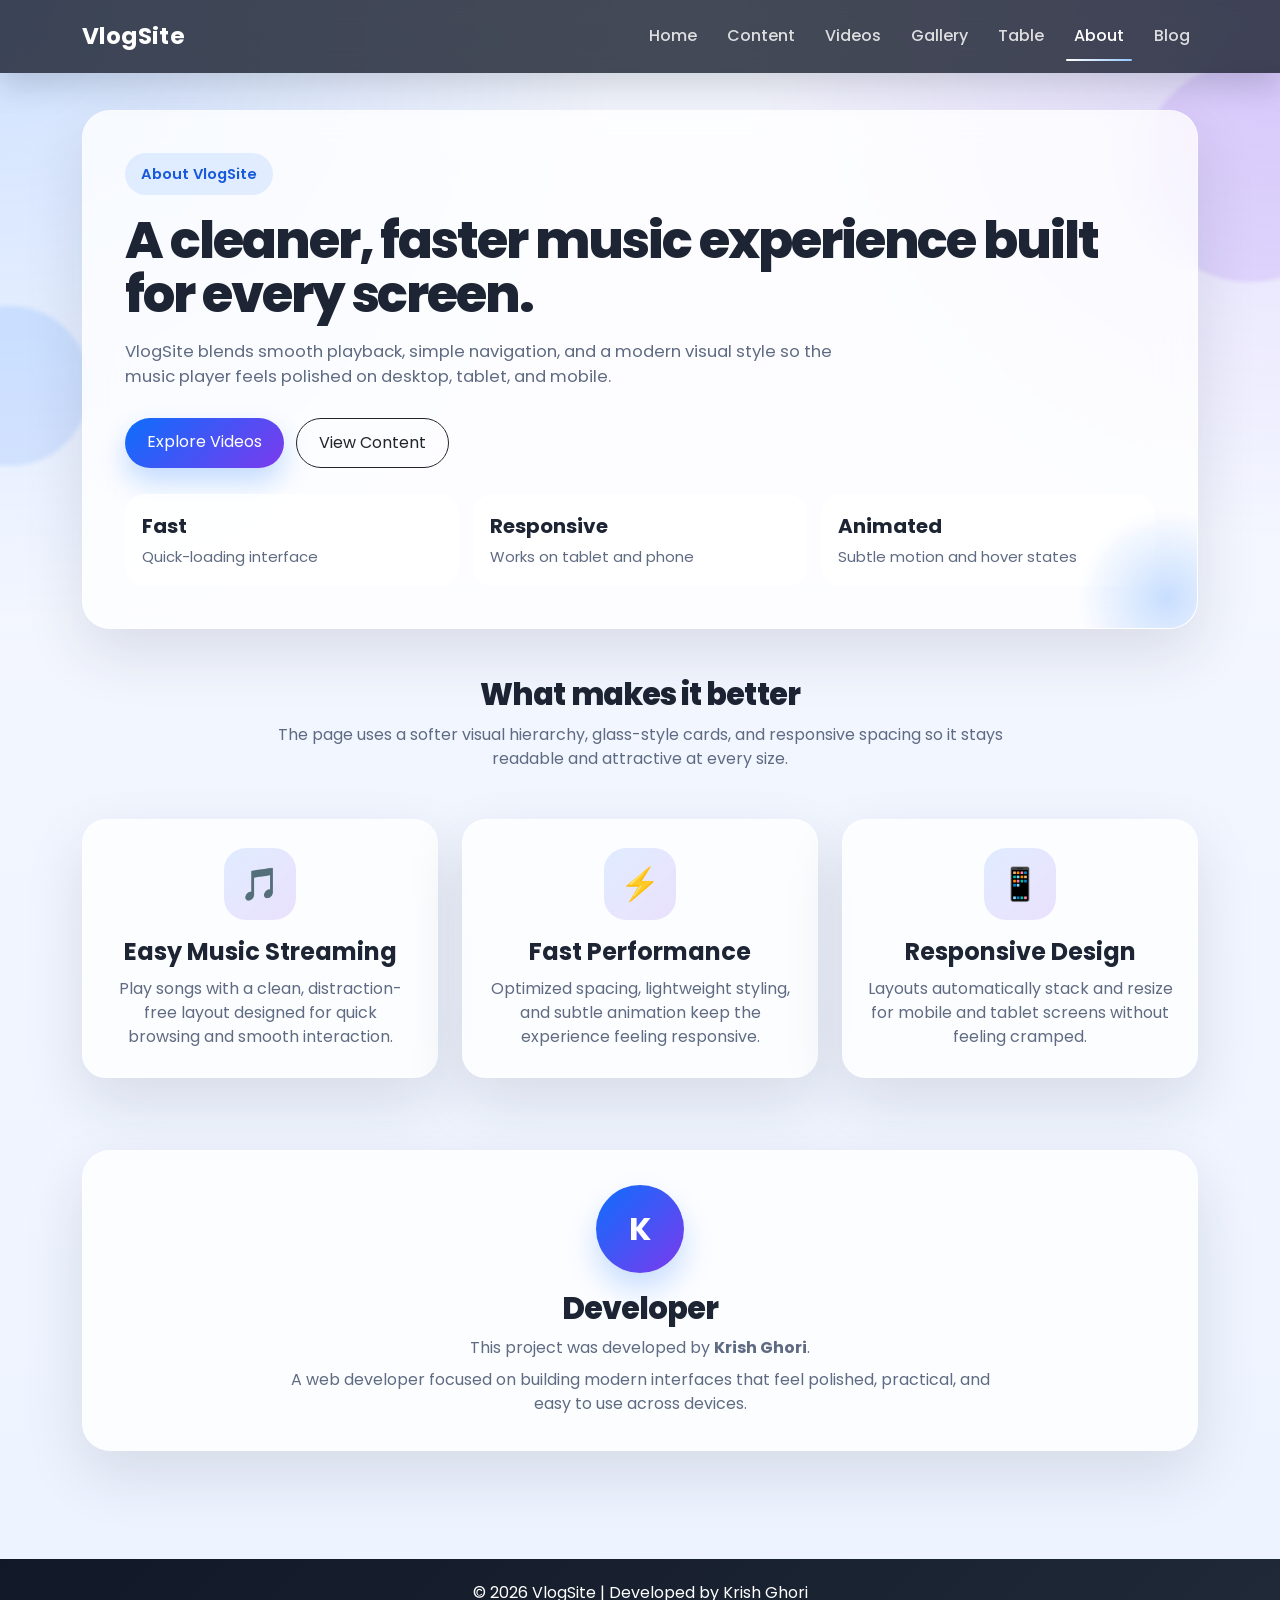
==== commit dcb25ec3: "change theme" ====
--- a/about.html
+++ b/about.html
@@ -4,97 +4,372 @@
 <meta charset="UTF-8">
 <meta name="viewport" content="width=device-width, initial-scale=1.0">
 
-<title>About - Music Player</title>
+<title>About - VlogSite</title>
 
 <!-- Bootstrap CSS -->
 <link href="https://cdn.jsdelivr.net/npm/bootstrap@5.3.3/dist/css/bootstrap.min.css" rel="stylesheet">
+<link rel="preconnect" href="https://fonts.googleapis.com">
+<link rel="preconnect" href="https://fonts.gstatic.com" crossorigin>
+<link href="https://fonts.googleapis.com/css2?family=Poppins:wght@400;500;600;700;800&display=swap" rel="stylesheet">
 <style>
-    /* ===== GLOBAL ===== */
-body {
-    padding-top: 80px;
-    font-family: 'Poppins', sans-serif;
-    background: linear-gradient(180deg,#f8f9fa,#e9efff);
-    color: #343a40;
-}
-
-/* ===== PREMIUM NAVBAR ===== */
-.navbar {
-    background: linear-gradient(90deg, #0d6efd, #6610f2);
-    backdrop-filter: blur(10px);
-    box-shadow: 0 8px 20px rgba(0,0,0,0.15);
-    padding: 12px 0;
-}
-
-.navbar-brand {
-    font-size: 1.5rem;
-    color: #fff !important;
-}
-
-.navbar-nav .nav-link {
-    color: #f1f1f1 !important;
-    margin-left: 15px;
-    position: relative;
-}
-
-.navbar-nav .nav-link::after {
-    content: "";
-    position: absolute;
-    width: 0%;
-    height: 2px;
-    left: 0;
-    bottom: -5px;
-    background: white;
-    transition: 0.3s;
-}
-
-.navbar-nav .nav-link:hover::after,
-.navbar-nav .nav-link.active::after {
-    width: 100%;
-}
-
-/* ===== BUTTON STYLE ===== */
-.btn-primary {
-    background: linear-gradient(90deg,#0d6efd,#6610f2);
-    border: none;
-    border-radius: 50px;
-}
-
-.btn-primary:hover {
-    transform: scale(1.05);
-}
-
-/* ===== CARDS ===== */
-.card {
-    border-radius: 20px;
-    border: none;
-    box-shadow: 0 10px 25px rgba(0,0,0,0.08);
-    transition: 0.3s;
-}
-
-.card:hover {
-    transform: translateY(-8px);
-}
-
-/* ===== FOOTER ===== */
-footer {
-    background: #1b1f38;
-    color: white;
-    text-align: center;
-    padding: 25px 0;
-    margin-top: 50px;
-}
-
-footer i {
-    font-size: 22px;
-    margin: 0 10px;
-    cursor: pointer;
-    transition: 0.3s;
-}
-
-footer i:hover {
-    color: #ff416c;
-    transform: scale(1.2);
-}
+    :root {
+        --bg-1: #f6f8ff;
+        --bg-2: #edf3ff;
+        --ink: #1d2433;
+        --muted: #5f6b82;
+        --primary: #0d6efd;
+        --accent: #7c3aed;
+        --card: rgba(255, 255, 255, 0.78);
+        --line: rgba(255, 255, 255, 0.5);
+    }
+
+    * {
+        box-sizing: border-box;
+    }
+
+    html {
+        scroll-behavior: smooth;
+    }
+
+    body {
+        margin: 0;
+        padding-top: 86px;
+        font-family: 'Poppins', sans-serif;
+        color: var(--ink);
+        background:
+            radial-gradient(circle at top left, rgba(13, 110, 253, 0.16), transparent 30%),
+            radial-gradient(circle at top right, rgba(124, 58, 237, 0.16), transparent 26%),
+            linear-gradient(180deg, var(--bg-1), var(--bg-2));
+        min-height: 100vh;
+        overflow-x: hidden;
+    }
+
+    .navbar {
+        background: rgba(17, 24, 39, 0.78);
+        backdrop-filter: blur(14px);
+        box-shadow: 0 14px 30px rgba(15, 23, 42, 0.16);
+        padding: 14px 0;
+    }
+
+    .navbar-brand {
+        font-size: 1.45rem;
+        color: #fff !important;
+        letter-spacing: 0.4px;
+    }
+
+    .navbar-nav .nav-link {
+        color: rgba(255, 255, 255, 0.82) !important;
+        margin-left: 14px;
+        position: relative;
+        font-weight: 500;
+    }
+
+    .navbar-nav .nav-link::after {
+        content: "";
+        position: absolute;
+        left: 0;
+        bottom: -5px;
+        width: 0;
+        height: 2px;
+        border-radius: 999px;
+        background: linear-gradient(90deg, #ffffff, #93c5fd);
+        transition: width 0.28s ease;
+    }
+
+    .navbar-nav .nav-link:hover::after,
+    .navbar-nav .nav-link.active::after {
+        width: 100%;
+    }
+
+    .nav-link.active {
+        color: #ffffff !important;
+    }
+
+    .page-shell {
+        position: relative;
+        isolation: isolate;
+        padding: 24px 0 56px;
+    }
+
+    .page-shell::before,
+    .page-shell::after {
+        content: "";
+        position: absolute;
+        border-radius: 999px;
+        filter: blur(2px);
+        opacity: 0.8;
+        z-index: -1;
+        animation: float 10s ease-in-out infinite;
+    }
+
+    .page-shell::before {
+        width: 220px;
+        height: 220px;
+        top: -24px;
+        right: -80px;
+        background: rgba(124, 58, 237, 0.16);
+    }
+
+    .page-shell::after {
+        width: 160px;
+        height: 160px;
+        left: -70px;
+        top: 220px;
+        background: rgba(13, 110, 253, 0.14);
+        animation-delay: -4s;
+    }
+
+    .hero-panel,
+    .feature-card,
+    .developer-panel {
+        background: var(--card);
+        border: 1px solid var(--line);
+        box-shadow: 0 24px 60px rgba(30, 41, 59, 0.12);
+        backdrop-filter: blur(18px);
+    }
+
+    .hero-panel {
+        border-radius: 28px;
+        padding: 42px;
+        position: relative;
+        overflow: hidden;
+        animation: fadeUp 0.8s ease both;
+    }
+
+    .hero-panel::before {
+        content: "";
+        position: absolute;
+        inset: auto -60px -60px auto;
+        width: 180px;
+        height: 180px;
+        border-radius: 50%;
+        background: radial-gradient(circle, rgba(13, 110, 253, 0.22), transparent 70%);
+    }
+
+    .eyebrow {
+        display: inline-flex;
+        align-items: center;
+        gap: 10px;
+        padding: 10px 16px;
+        border-radius: 999px;
+        background: rgba(13, 110, 253, 0.1);
+        color: #185adb;
+        font-weight: 600;
+        font-size: 0.92rem;
+        margin-bottom: 18px;
+    }
+
+    .hero-title {
+        font-size: clamp(2rem, 4vw, 4rem);
+        line-height: 1.06;
+        font-weight: 800;
+        letter-spacing: -0.04em;
+        margin-bottom: 18px;
+    }
+
+    .hero-copy {
+        max-width: 720px;
+        color: var(--muted);
+        font-size: 1.04rem;
+        margin-bottom: 28px;
+    }
+
+    .hero-actions {
+        display: flex;
+        flex-wrap: wrap;
+        gap: 12px;
+        margin-bottom: 26px;
+    }
+
+    .btn-primary {
+        background: linear-gradient(135deg, var(--primary), var(--accent));
+        border: none;
+        border-radius: 999px;
+        padding: 12px 22px;
+        box-shadow: 0 14px 28px rgba(13, 110, 253, 0.24);
+        transition: transform 0.25s ease, box-shadow 0.25s ease;
+    }
+
+    .btn-primary:hover {
+        transform: translateY(-2px);
+        box-shadow: 0 18px 30px rgba(13, 110, 253, 0.28);
+    }
+
+    .btn-outline-dark {
+        border-radius: 999px;
+        padding: 12px 22px;
+    }
+
+    .hero-metrics {
+        display: grid;
+        grid-template-columns: repeat(3, minmax(0, 1fr));
+        gap: 14px;
+    }
+
+    .metric {
+        padding: 16px;
+        border-radius: 20px;
+        background: rgba(255, 255, 255, 0.72);
+        border: 1px solid rgba(255, 255, 255, 0.65);
+    }
+
+    .metric strong {
+        display: block;
+        font-size: 1.25rem;
+        margin-bottom: 4px;
+    }
+
+    .metric span {
+        color: var(--muted);
+        font-size: 0.93rem;
+    }
+
+    .section-heading {
+        font-size: clamp(1.6rem, 2.4vw, 2.4rem);
+        font-weight: 800;
+        letter-spacing: -0.03em;
+        margin-bottom: 10px;
+    }
+
+    .section-lead {
+        color: var(--muted);
+        max-width: 760px;
+        margin: 0 auto;
+    }
+
+    .feature-card {
+        border-radius: 24px;
+        padding: 28px 24px;
+        height: 100%;
+        text-align: center;
+        transition: transform 0.28s ease, box-shadow 0.28s ease, border-color 0.28s ease;
+        animation: fadeUp 0.8s ease both;
+    }
+
+    .feature-card:hover {
+        transform: translateY(-8px);
+        box-shadow: 0 30px 70px rgba(30, 41, 59, 0.16);
+        border-color: rgba(13, 110, 253, 0.22);
+    }
+
+    .feature-icon {
+        width: 72px;
+        height: 72px;
+        margin: 0 auto 18px;
+        border-radius: 22px;
+        display: grid;
+        place-items: center;
+        font-size: 2rem;
+        background: linear-gradient(135deg, rgba(13, 110, 253, 0.12), rgba(124, 58, 237, 0.14));
+        animation: float 7s ease-in-out infinite;
+    }
+
+    .feature-card h4 {
+        font-weight: 700;
+        margin-bottom: 10px;
+    }
+
+    .feature-card p {
+        color: var(--muted);
+        margin-bottom: 0;
+    }
+
+    .developer-panel {
+        border-radius: 28px;
+        padding: 34px;
+        text-align: center;
+        animation: fadeUp 0.9s ease both;
+    }
+
+    .avatar {
+        width: 88px;
+        height: 88px;
+        margin: 0 auto 18px;
+        border-radius: 50%;
+        display: grid;
+        place-items: center;
+        background: linear-gradient(135deg, var(--primary), var(--accent));
+        color: white;
+        font-size: 2rem;
+        font-weight: 700;
+        box-shadow: 0 16px 30px rgba(13, 110, 253, 0.22);
+    }
+
+    .developer-panel p {
+        color: var(--muted);
+        max-width: 720px;
+        margin-left: auto;
+        margin-right: auto;
+    }
+
+    footer {
+        background: linear-gradient(135deg, #111827, #1f2937);
+        color: white;
+        text-align: center;
+        padding: 22px 12px;
+        margin-top: 28px;
+    }
+
+    .fade-delay-1 { animation-delay: 0.06s; }
+    .fade-delay-2 { animation-delay: 0.12s; }
+    .fade-delay-3 { animation-delay: 0.18s; }
+
+    @keyframes fadeUp {
+        from {
+            opacity: 0;
+            transform: translateY(22px);
+        }
+        to {
+            opacity: 1;
+            transform: translateY(0);
+        }
+    }
+
+    @keyframes float {
+        0%, 100% { transform: translateY(0px); }
+        50% { transform: translateY(-10px); }
+    }
+
+    @media (max-width: 991.98px) {
+        body {
+            padding-top: 78px;
+        }
+
+        .hero-panel,
+        .developer-panel {
+            padding: 30px;
+        }
+
+        .hero-metrics {
+            grid-template-columns: 1fr;
+        }
+    }
+
+    @media (max-width: 767.98px) {
+        .navbar-nav .nav-link {
+            margin-left: 0;
+            padding: 8px 0;
+        }
+
+        .hero-panel {
+            padding: 24px 20px;
+            border-radius: 22px;
+        }
+
+        .hero-actions {
+            flex-direction: column;
+        }
+
+        .hero-actions .btn {
+            width: 100%;
+        }
+
+        .feature-card,
+        .developer-panel {
+            padding: 24px 18px;
+            border-radius: 22px;
+        }
+    }
 </style>
 
 </head>
@@ -112,104 +387,98 @@
 <li class="nav-item"><a class="nav-link" href="v1.html">Home</a></li>
 <li class="nav-item"><a class="nav-link" href="content.html">Content</a></li>
 <li class="nav-item"><a class="nav-link" href="videos.html">Videos</a></li>
-<li class="nav-item"><a class="nav-link active" href="gallery.html">Gallery</a></li>
+<li class="nav-item"><a class="nav-link" href="gallery.html">Gallery</a></li>
 <li class="nav-item"><a class="nav-link" href="table.html">Table</a></li>
-<li class="nav-item"><a class="nav-link" href="about.html">About</a></li>
+<li class="nav-item"><a class="nav-link active" href="about.html">About</a></li>
 <li class="nav-item"><a class="nav-link" href="blog.html">Blog</a></li>
 </ul>
 </div>
 </div>
 </nav>
 
-<!-- About Section -->
-<section class="about-section">
-<div class="container">
-
-<div class="row text-center mb-5">
-<div class="col">
-<h1 class="fw-bold">About Our Music Player</h1>
-<p class="text-muted">
-A simple and modern web-based music player that allows users to enjoy their favorite songs anytime.
-</p>
-</div>
-</div>
-
-<div class="row g-4">
-
-<!-- Feature 1 -->
-<div class="col-md-4">
-<div class="card about-card p-4 text-center">
-
-<div class="feature-icon mb-3">🎵</div>
-
-<h4>Easy Music Streaming</h4>
-
-<p class="text-muted">
-Play your favorite songs instantly with a smooth and responsive music player interface.
-</p>
-
-</div>
-</div>
-
-<!-- Feature 2 -->
-<div class="col-md-4">
-<div class="card about-card p-4 text-center">
-
-<div class="feature-icon mb-3">⚡</div>
-
-<h4>Fast Performance</h4>
-
-<p class="text-muted">
-Optimized for speed and performance to give you a seamless listening experience.
-</p>
-
-</div>
-</div>
-
-<!-- Feature 3 -->
-<div class="col-md-4">
-<div class="card about-card p-4 text-center">
-
-<div class="feature-icon mb-3">📱</div>
-
-<h4>Responsive Design</h4>
-
-<p class="text-muted">
-Works perfectly on desktop, tablet, and mobile devices.
-</p>
-
-</div>
-</div>
-
-</div>
-
-</div>
+<main class="page-shell">
+<section class="container">
+    <div class="hero-panel">
+        <div class="eyebrow">About VlogSite</div>
+        <h1 class="hero-title">A cleaner, faster music experience built for every screen.</h1>
+        <p class="hero-copy">
+            VlogSite blends smooth playback, simple navigation, and a modern visual style so the music player feels polished on desktop, tablet, and mobile.
+        </p>
+        <div class="hero-actions">
+            <a class="btn btn-primary" href="videos.html">Explore Videos</a>
+            <a class="btn btn-outline-dark" href="content.html">View Content</a>
+        </div>
+        <div class="hero-metrics">
+            <div class="metric">
+                <strong>Fast</strong>
+                <span>Quick-loading interface</span>
+            </div>
+            <div class="metric">
+                <strong>Responsive</strong>
+                <span>Works on tablet and phone</span>
+            </div>
+            <div class="metric">
+                <strong>Animated</strong>
+                <span>Subtle motion and hover states</span>
+            </div>
+        </div>
+    </div>
 </section>
 
-<!-- Developer Section -->
-<section class="py-5 bg-light">
-
-<div class="container text-center">
-
-<h2 class="fw-bold mb-3">Developer</h2>
-
-<p class="text-muted">
-This project was developed by <strong>Krish Ghori</strong>.
-</p>
-
-<p>
-A web developer passionate about creating modern web applications and interactive user experiences.
-</p>
-
-</div>
-
+<section class="container py-4 py-md-5">
+    <div class="text-center mb-4 mb-md-5">
+        <h2 class="section-heading">What makes it better</h2>
+        <p class="section-lead">
+            The page uses a softer visual hierarchy, glass-style cards, and responsive spacing so it stays readable and attractive at every size.
+        </p>
+    </div>
+
+    <div class="row g-4">
+        <div class="col-12 col-md-4">
+            <div class="feature-card fade-delay-1">
+                <div class="feature-icon">🎵</div>
+                <h4>Easy Music Streaming</h4>
+                <p>Play songs with a clean, distraction-free layout designed for quick browsing and smooth interaction.</p>
+            </div>
+        </div>
+
+        <div class="col-12 col-md-4">
+            <div class="feature-card fade-delay-2">
+                <div class="feature-icon">⚡</div>
+                <h4>Fast Performance</h4>
+                <p>Optimized spacing, lightweight styling, and subtle animation keep the experience feeling responsive.</p>
+            </div>
+        </div>
+
+        <div class="col-12 col-md-4">
+            <div class="feature-card fade-delay-3">
+                <div class="feature-icon">📱</div>
+                <h4>Responsive Design</h4>
+                <p>Layouts automatically stack and resize for mobile and tablet screens without feeling cramped.</p>
+            </div>
+        </div>
+    </div>
 </section>
 
+<section class="container py-2 py-md-4">
+    <div class="developer-panel">
+        <div class="avatar">K</div>
+        <h2 class="section-heading mb-2">Developer</h2>
+        <p class="mb-2">
+            This project was developed by <strong>Krish Ghori</strong>.
+        </p>
+        <p class="mb-0">
+            A web developer focused on building modern interfaces that feel polished, practical, and easy to use across devices.
+        </p>
+    </div>
+</section>
+</main>
+
 <!-- Footer -->
-<footer class="bg-dark text-white text-center p-3">
+<footer>
 
 <p class="mb-0">
-© 2026 Music Player | Developed by Krish Ghori
+© 2026 VlogSite | Developed by Krish Ghori
 </p>
 
 </footer>
